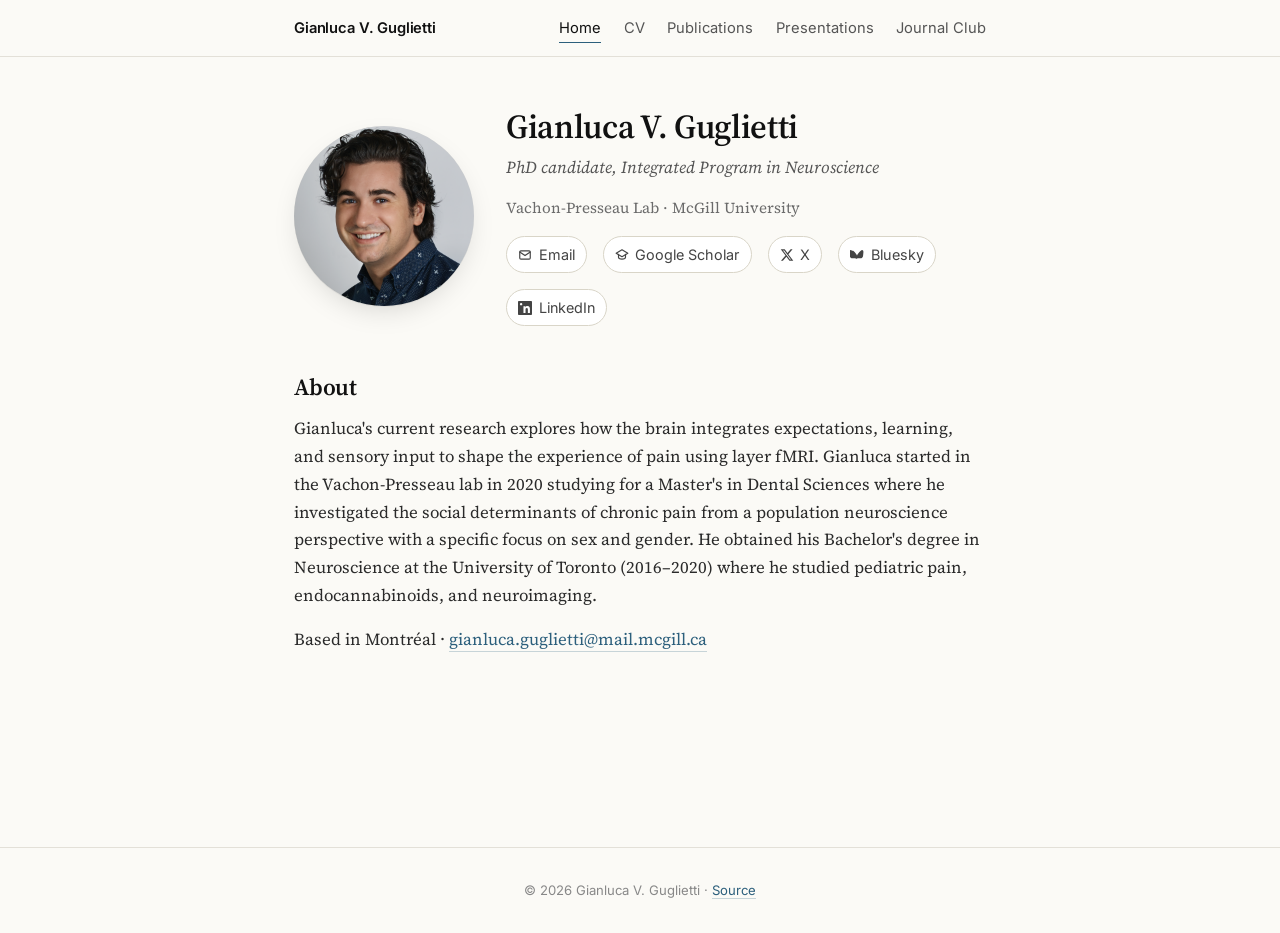
==== index.html @ 90f1234a "first attempt" ====
<!doctype html>
<html lang="en">
<head>
  <meta charset="utf-8" />
  <meta name="viewport" content="width=device-width, initial-scale=1" />
  <title>Gianluca V. Guglietti — Computational Neuroscience of Pain</title>
  <meta name="description" content="Gianluca V. Guglietti, PhD candidate in the Integrated Program in Neuroscience at McGill University. Layer fMRI, pain expectation, and learning." />
  <link rel="preconnect" href="https://fonts.googleapis.com" />
  <link rel="preconnect" href="https://fonts.gstatic.com" crossorigin />
  <link href="https://fonts.googleapis.com/css2?family=Inter:wght@400;500;600&family=Source+Serif+4:ital,wght@0,400;0,600;1,400&display=swap" rel="stylesheet" />
  <link rel="stylesheet" href="assets/css/style.css" />
</head>
<body>
  <nav class="site-nav">
    <div class="site-nav__inner">
      <a href="index.html" class="site-nav__brand">Gianluca V. Guglietti</a>
      <ul class="site-nav__links">
        <li><a href="index.html" class="active">Home</a></li>
        <li><a href="cv.html">CV</a></li>
        <li><a href="publications.html">Publications</a></li>
        <li><a href="presentations.html">Presentations</a></li>
        <li><a href="journal-club.html">Journal Club</a></li>
      </ul>
    </div>
  </nav>

  <main class="page">
    <section class="hero">
      <div class="hero__photo">
        <img src="assets/img/headshot.png" alt="Portrait of Gianluca V. Guglietti" />
      </div>
      <div>
        <h1 class="hero__name">Gianluca V. Guglietti</h1>
        <p class="hero__role">PhD candidate, Integrated Program in Neuroscience</p>
        <p class="hero__affil">Vachon-Presseau Lab &middot; McGill University</p>
        <div class="socials" aria-label="Contact and profiles">
          <a href="mailto:gianluca.guglietti@mail.mcgill.ca" aria-label="Email">
            <svg viewBox="0 0 24 24" fill="none" stroke="currentColor" stroke-width="2" stroke-linecap="round" stroke-linejoin="round" aria-hidden="true"><rect x="3" y="5" width="18" height="14" rx="2"/><path d="M3 7l9 6 9-6"/></svg>
            Email
          </a>
          <a href="https://scholar.google.com/citations?user=gM86wgoAAAAJ" target="_blank" rel="noopener" aria-label="Google Scholar">
            <svg viewBox="0 0 24 24" fill="none" stroke="currentColor" stroke-width="2" stroke-linecap="round" stroke-linejoin="round" aria-hidden="true"><path d="M12 3L2 9l10 6 10-6-10-6z"/><path d="M6 11v5c0 1.5 3 3 6 3s6-1.5 6-3v-5"/></svg>
            Google Scholar
          </a>
          <a href="https://x.com/gvg_neuro" target="_blank" rel="noopener" aria-label="X (Twitter)">
            <svg viewBox="0 0 24 24" fill="currentColor" aria-hidden="true"><path d="M18.244 2.25h3.308l-7.227 8.26 8.502 11.24h-6.66l-5.214-6.817L4.99 21.75H1.68l7.73-8.835L1.254 2.25h6.832l4.713 6.231 5.445-6.231zm-1.161 17.52h1.833L7.084 4.126H5.117L17.083 19.77z"/></svg>
            X
          </a>
          <a href="https://bsky.app/profile/gvg-neuro.bsky.social" target="_blank" rel="noopener" aria-label="Bluesky">
            <svg viewBox="0 0 24 24" fill="currentColor" aria-hidden="true"><path d="M5.5 4.5C8.7 6.9 12 11.4 12 13.5c0-2.1 3.3-6.6 6.5-9 2.4-1.8 4.5-.7 4.5 2.4 0 .9-.5 6.8-.8 7.7-1 3-3.4 3.4-5.7 3-3.3-.6-5.5 1.1-5.5 1.1s-2.2-1.7-5.5-1.1c-2.3.4-4.7 0-5.7-3-.3-.9-.8-6.8-.8-7.7 0-3.1 2.1-4.2 4.5-2.4z"/></svg>
            Bluesky
          </a>
          <a href="https://www.linkedin.com/in/gianluca-guglietti-507228327" target="_blank" rel="noopener" aria-label="LinkedIn">
            <svg viewBox="0 0 24 24" fill="currentColor" aria-hidden="true"><path d="M20.45 20.45h-3.55v-5.57c0-1.33-.03-3.04-1.85-3.04-1.86 0-2.14 1.45-2.14 2.95v5.66H9.36V9h3.41v1.56h.05c.48-.9 1.64-1.85 3.37-1.85 3.6 0 4.27 2.37 4.27 5.46v6.28zM5.34 7.43a2.06 2.06 0 11-.01-4.12 2.06 2.06 0 01.01 4.12zM3.56 20.45h3.56V9H3.56v11.45zM22.22 0H1.77C.79 0 0 .77 0 1.72v20.56C0 23.23.79 24 1.77 24h20.45C23.2 24 24 23.23 24 22.28V1.72C24 .77 23.2 0 22.22 0z"/></svg>
            LinkedIn
          </a>
        </div>
      </div>
    </section>

    <section class="about">
      <h2>About</h2>
      <p>
        Gianluca's current research explores how the brain integrates expectations, learning,
        and sensory input to shape the experience of pain using layer fMRI. Gianluca started
        in the Vachon-Presseau lab in 2020 studying for a Master's in Dental Sciences where
        he investigated the social determinants of chronic pain from a population neuroscience
        perspective with a specific focus on sex and gender. He obtained his Bachelor's degree
        in Neuroscience at the University of Toronto (2016–2020) where he studied pediatric
        pain, endocannabinoids, and neuroimaging.
      </p>
      <p class="muted small">
        Based in Montréal &middot;
        <a href="mailto:gianluca.guglietti@mail.mcgill.ca">gianluca.guglietti@mail.mcgill.ca</a>
      </p>
    </section>
  </main>

  <footer class="site-footer">
    &copy; <span id="year">2026</span> Gianluca V. Guglietti &middot;
    <a href="https://github.com/Gianluca-Guglietti/gvg-neuro" target="_blank" rel="noopener">Source</a>
  </footer>
  <script>document.getElementById('year').textContent = new Date().getFullYear();</script>
</body>
</html>
---- assets/css/style.css ----
/* ---------- Reset & base ---------- */
*, *::before, *::after { box-sizing: border-box; }
html { -webkit-text-size-adjust: 100%; }
body {
  margin: 0;
  font-family: 'Source Serif 4', 'Source Serif Pro', 'Crimson Pro', Georgia, 'Times New Roman', serif;
  font-size: 18px;
  line-height: 1.65;
  color: #1d1d1d;
  background: #fbfaf6;
  -webkit-font-smoothing: antialiased;
  -moz-osx-font-smoothing: grayscale;
}
img { max-width: 100%; height: auto; display: block; }
a {
  color: #2c5f7c;
  text-decoration: none;
  border-bottom: 1px solid rgba(44, 95, 124, 0.25);
  transition: border-color 0.15s ease, color 0.15s ease;
}
a:hover { border-bottom-color: #2c5f7c; color: #1d4a63; }
h1, h2, h3, h4 {
  font-family: 'Source Serif 4', 'Source Serif Pro', 'Crimson Pro', Georgia, serif;
  font-weight: 600;
  line-height: 1.25;
  color: #111;
  letter-spacing: -0.01em;
}
h1 { font-size: 2.1rem; margin: 0 0 0.4em; }
h2 { font-size: 1.45rem; margin: 2em 0 0.6em; }
h3 { font-size: 1.15rem; margin: 1.6em 0 0.4em; }
p { margin: 0 0 1em; }
hr {
  border: 0;
  border-top: 1px solid #e3e0d8;
  margin: 2.5rem 0;
}
code, pre, .ui, nav, button {
  font-family: 'Inter', -apple-system, BlinkMacSystemFont, 'Segoe UI', Roboto, sans-serif;
}

/* ---------- Layout ---------- */
.page {
  max-width: 740px;
  margin: 0 auto;
  padding: 0 1.5rem 6rem;
}
.muted { color: #6b6b6b; }
.small { font-size: 0.92rem; }

/* ---------- Nav ---------- */
.site-nav {
  border-bottom: 1px solid #e3e0d8;
  background: #fbfaf6;
  position: sticky;
  top: 0;
  z-index: 10;
}
.site-nav__inner {
  max-width: 740px;
  margin: 0 auto;
  padding: 1rem 1.5rem;
  display: flex;
  align-items: baseline;
  justify-content: space-between;
  gap: 1rem;
  flex-wrap: wrap;
  font-family: 'Inter', system-ui, sans-serif;
  font-size: 0.92rem;
}
.site-nav__brand {
  font-weight: 600;
  letter-spacing: -0.01em;
  color: #111;
  border: none;
}
.site-nav__brand:hover { color: #2c5f7c; }
.site-nav__links {
  display: flex;
  gap: 1.4rem;
  list-style: none;
  padding: 0;
  margin: 0;
  flex-wrap: wrap;
}
.site-nav__links a {
  color: #555;
  border: none;
  position: relative;
}
.site-nav__links a:hover { color: #2c5f7c; }
.site-nav__links a.active { color: #111; }
.site-nav__links a.active::after {
  content: '';
  position: absolute;
  left: 0; right: 0; bottom: -6px;
  height: 1px;
  background: #2c5f7c;
}

/* ---------- Homepage hero ---------- */
.hero {
  display: grid;
  grid-template-columns: 180px 1fr;
  gap: 2rem;
  align-items: center;
  margin: 3rem 0 1.5rem;
}
.hero__photo {
  width: 180px;
  height: 180px;
  border-radius: 50%;
  overflow: hidden;
  background: #efece4;
  box-shadow: 0 1px 0 rgba(0,0,0,0.05), 0 10px 30px -10px rgba(0,0,0,0.18);
}
.hero__photo img {
  width: 100%;
  height: 100%;
  object-fit: cover;
}
.hero__name { margin: 0 0 0.2em; }
.hero__role {
  color: #555;
  font-style: italic;
  margin: 0 0 0.8em;
  font-size: 1.05rem;
}
.hero__affil {
  color: #6b6b6b;
  font-size: 0.95rem;
  margin: 0;
}

/* ---------- Social row ---------- */
.socials {
  display: flex;
  gap: 1rem;
  flex-wrap: wrap;
  margin: 1rem 0 0;
  font-family: 'Inter', system-ui, sans-serif;
  font-size: 0.9rem;
}
.socials a {
  display: inline-flex;
  align-items: center;
  gap: 0.4rem;
  padding: 0.35rem 0.7rem;
  border: 1px solid #d9d5c8;
  border-radius: 999px;
  color: #444;
  background: #fff;
}
.socials a:hover {
  border-color: #2c5f7c;
  color: #2c5f7c;
}
.socials svg {
  width: 14px;
  height: 14px;
  flex-shrink: 0;
}

/* ---------- About section ---------- */
.about {
  margin-top: 2rem;
}
.about p {
  font-size: 1.05rem;
  color: #2a2a2a;
}

/* ---------- Lists (publications/presentations) ---------- */
.entry-list {
  list-style: none;
  padding: 0;
  margin: 0;
  counter-reset: entry;
}
.entry-list > li {
  position: relative;
  padding: 1.1rem 0 1.1rem 2.3rem;
  border-bottom: 1px solid #ece9e0;
  counter-increment: entry;
}
.entry-list > li:last-child { border-bottom: none; }
.entry-list > li::before {
  content: counter(entry);
  position: absolute;
  left: 0;
  top: 1.2rem;
  font-family: 'Inter', system-ui, sans-serif;
  font-size: 0.78rem;
  font-variant-numeric: tabular-nums;
  color: #a39d8a;
  letter-spacing: 0.04em;
}
.entry__title { display: block; margin-bottom: 0.15em; }
.entry__authors { color: #2a2a2a; }
.entry__authors .me { font-weight: 600; color: #111; }
.entry__venue {
  display: block;
  font-style: italic;
  color: #555;
  margin-top: 0.15em;
}
.entry__year {
  font-family: 'Inter', system-ui, sans-serif;
  font-size: 0.82rem;
  color: #6b6b6b;
  letter-spacing: 0.02em;
  display: inline-block;
  margin-right: 0.6em;
}
.entry__links {
  font-family: 'Inter', system-ui, sans-serif;
  font-size: 0.85rem;
  margin-top: 0.3rem;
}
.entry__links a {
  display: inline-block;
  margin-right: 0.8rem;
}

/* ---------- CV ---------- */
.cv-section { margin-bottom: 2.5rem; }
.cv-entry {
  display: grid;
  grid-template-columns: 130px 1fr;
  gap: 1rem;
  margin-bottom: 1.1rem;
}
.cv-entry__date {
  font-family: 'Inter', system-ui, sans-serif;
  font-size: 0.85rem;
  color: #6b6b6b;
  padding-top: 0.15rem;
}
.cv-entry__body p { margin: 0 0 0.4em; }
.cv-entry__title { font-weight: 600; color: #111; }
.cv-entry__sub { color: #555; font-style: italic; }

.award-list {
  list-style: none;
  padding: 0;
  margin: 0;
}
.award-list li {
  display: grid;
  grid-template-columns: 130px 1fr;
  gap: 1rem;
  padding: 0.4rem 0;
  border-bottom: 1px dashed #ece9e0;
}
.award-list li:last-child { border-bottom: none; }
.award-list .date {
  font-family: 'Inter', system-ui, sans-serif;
  font-size: 0.85rem;
  color: #6b6b6b;
}

/* ---------- Journal Club listing ---------- */
.jc-list {
  list-style: none;
  padding: 0;
  margin: 0;
}
.jc-list li {
  padding: 1.5rem 0;
  border-bottom: 1px solid #ece9e0;
}
.jc-list li:last-child { border-bottom: none; }
.jc-meta {
  font-family: 'Inter', system-ui, sans-serif;
  font-size: 0.82rem;
  color: #6b6b6b;
  letter-spacing: 0.03em;
  text-transform: uppercase;
}
.jc-title {
  font-size: 1.25rem;
  margin: 0.2rem 0 0.4rem;
  font-weight: 600;
}
.jc-title a {
  color: #111;
  border: none;
}
.jc-title a:hover { color: #2c5f7c; }
.jc-excerpt { color: #444; margin: 0; }

/* ---------- Journal club post ---------- */
.post-header { margin: 2rem 0 2rem; }
.post-meta {
  font-family: 'Inter', system-ui, sans-serif;
  font-size: 0.82rem;
  color: #6b6b6b;
  letter-spacing: 0.04em;
  text-transform: uppercase;
  margin: 0 0 0.6rem;
}
.post-title { font-size: 2.2rem; margin: 0 0 0.4em; line-height: 1.2; }
.post-subtitle {
  color: #555;
  font-style: italic;
  font-size: 1.1rem;
  margin: 0;
}
.cite-box {
  border-left: 3px solid #2c5f7c;
  background: #f5f2ea;
  padding: 0.9rem 1.1rem;
  margin: 0 0 2rem;
  font-size: 0.96rem;
}
.cite-box p { margin: 0 0 0.3rem; }
.cite-box p:last-child { margin: 0; }
.cite-box .ui { font-size: 0.8rem; color: #6b6b6b; }

.post-body p { margin: 0 0 1.1em; }
.post-body blockquote {
  border-left: 3px solid #d9d5c8;
  margin: 1.4em 0;
  padding: 0.2em 0 0.2em 1.2em;
  color: #444;
  font-style: italic;
}
.post-body h2 {
  font-size: 1.3rem;
  margin: 2.2em 0 0.6em;
}
.post-footer {
  margin: 3rem 0 0;
  padding-top: 1.2rem;
  border-top: 1px solid #e3e0d8;
  font-family: 'Inter', system-ui, sans-serif;
  font-size: 0.9rem;
  color: #6b6b6b;
}

/* ---------- Footer ---------- */
.site-footer {
  margin-top: 5rem;
  padding: 2rem 1.5rem;
  text-align: center;
  font-family: 'Inter', system-ui, sans-serif;
  font-size: 0.82rem;
  color: #888;
  border-top: 1px solid #e3e0d8;
}

/* ---------- Mobile ---------- */
@media (max-width: 600px) {
  body { font-size: 17px; }
  .hero {
    grid-template-columns: 1fr;
    text-align: left;
    gap: 1.4rem;
    margin-top: 1.5rem;
  }
  .hero__photo {
    width: 140px;
    height: 140px;
  }
  h1 { font-size: 1.7rem; }
  .post-title { font-size: 1.6rem; }
  .cv-entry, .award-list li {
    grid-template-columns: 1fr;
    gap: 0.2rem;
  }
  .cv-entry__date, .award-list .date {
    font-size: 0.78rem;
  }
  .site-nav__inner {
    padding: 0.8rem 1rem;
  }
  .site-nav__links { gap: 1rem; }
}
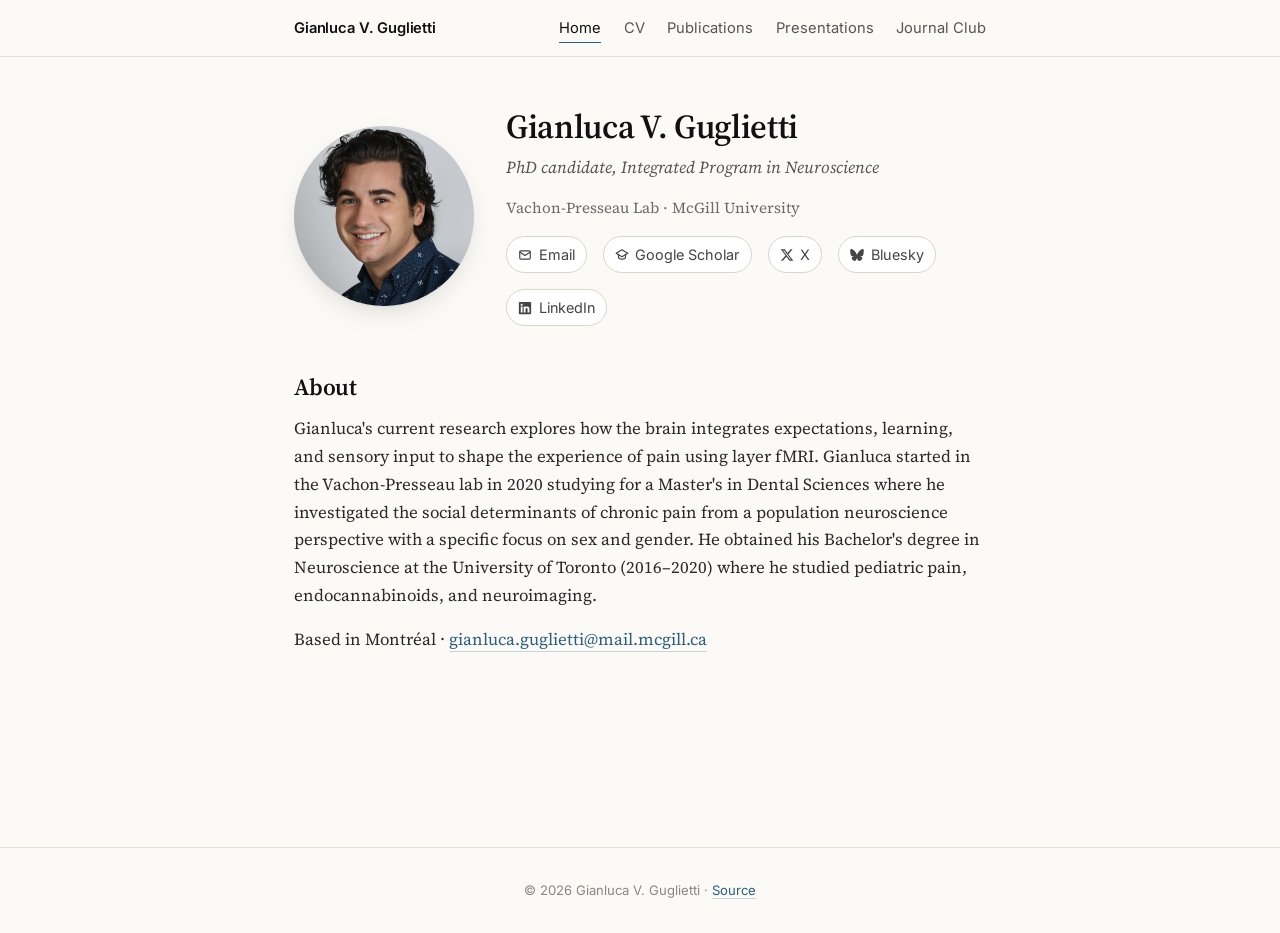
==== commit 7d276491: "fixing icons" ====
--- a/index.html
+++ b/index.html
@@ -47,11 +47,11 @@
             X
           </a>
           <a href="https://bsky.app/profile/gvg-neuro.bsky.social" target="_blank" rel="noopener" aria-label="Bluesky">
-            <svg viewBox="0 0 24 24" fill="currentColor" aria-hidden="true"><path d="M5.5 4.5C8.7 6.9 12 11.4 12 13.5c0-2.1 3.3-6.6 6.5-9 2.4-1.8 4.5-.7 4.5 2.4 0 .9-.5 6.8-.8 7.7-1 3-3.4 3.4-5.7 3-3.3-.6-5.5 1.1-5.5 1.1s-2.2-1.7-5.5-1.1c-2.3.4-4.7 0-5.7-3-.3-.9-.8-6.8-.8-7.7 0-3.1 2.1-4.2 4.5-2.4z"/></svg>
+            <svg viewBox="0 0 600 530" fill="currentColor" aria-hidden="true"><path d="m135.72 44.03c66.496 49.921 138.02 151.14 164.28 205.46 26.262-54.316 97.782-155.54 164.28-205.46 47.98-36.021 125.72-63.892 125.72 24.795 0 17.712-10.155 148.79-16.111 170.07-20.703 73.984-96.144 92.854-163.25 81.433 117.3 19.964 147.14 86.092 82.697 152.22-122.39 125.59-175.91-31.511-189.63-71.766-2.514-7.3797-3.6904-10.832-3.7077-7.8964-0.0174-2.9357-1.1937 0.51669-3.7077 7.8964-13.714 40.255-67.233 197.36-189.63 71.766-64.444-66.128-34.605-132.26 82.697-152.22-67.108 11.421-142.55-7.4491-163.25-81.433-5.9562-21.282-16.111-152.36-16.111-170.07 0-88.687 77.742-60.816 125.72-24.795z"/></svg>
             Bluesky
           </a>
           <a href="https://www.linkedin.com/in/gianluca-guglietti-507228327" target="_blank" rel="noopener" aria-label="LinkedIn">
-            <svg viewBox="0 0 24 24" fill="currentColor" aria-hidden="true"><path d="M20.45 20.45h-3.55v-5.57c0-1.33-.03-3.04-1.85-3.04-1.86 0-2.14 1.45-2.14 2.95v5.66H9.36V9h3.41v1.56h.05c.48-.9 1.64-1.85 3.37-1.85 3.6 0 4.27 2.37 4.27 5.46v6.28zM5.34 7.43a2.06 2.06 0 11-.01-4.12 2.06 2.06 0 01.01 4.12zM3.56 20.45h3.56V9H3.56v11.45zM22.22 0H1.77C.79 0 0 .77 0 1.72v20.56C0 23.23.79 24 1.77 24h20.45C23.2 24 24 23.23 24 22.28V1.72C24 .77 23.2 0 22.22 0z"/></svg>
+            <svg viewBox="0 0 448 512" fill="currentColor" aria-hidden="true"><path d="M416 32H31.9C14.3 32 0 46.5 0 64.3v383.4C0 465.5 14.3 480 31.9 480H416c17.6 0 32-14.5 32-32.3V64.3c0-17.8-14.4-32.3-32-32.3zM135.4 416H69V202.2h66.5V416zm-33.2-243c-21.3 0-38.5-17.3-38.5-38.5S80.9 96 102.2 96c21.2 0 38.5 17.3 38.5 38.5 0 21.3-17.2 38.5-38.5 38.5zm282.1 243h-66.4V312c0-24.8-.5-56.7-34.5-56.7-34.6 0-39.9 27-39.9 54.9V416h-66.4V202.2h63.7v29.2h.9c8.9-16.8 30.6-34.5 62.9-34.5 67.2 0 79.7 44.3 79.7 101.9V416z"/></svg>
             LinkedIn
           </a>
         </div>
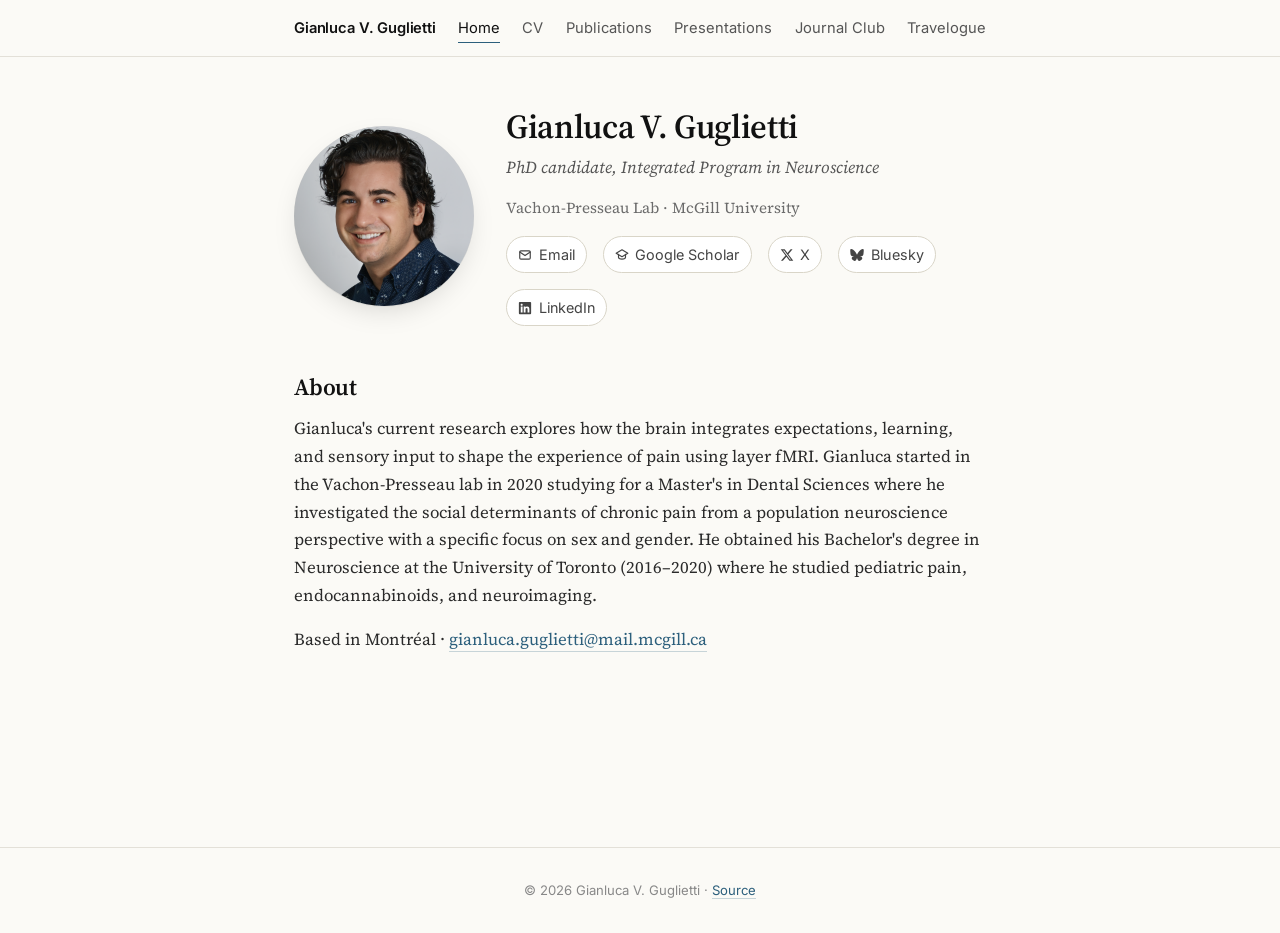
==== commit e02ec156: "travelogue" ====
--- a/index.html
+++ b/index.html
@@ -20,6 +20,7 @@
         <li><a href="publications.html">Publications</a></li>
         <li><a href="presentations.html">Presentations</a></li>
         <li><a href="journal-club.html">Journal Club</a></li>
+        <li><a href="travelogue.html">Travelogue</a></li>
       </ul>
     </div>
   </nav>
--- a/assets/css/style.css
+++ b/assets/css/style.css
@@ -376,3 +376,50 @@
   }
   .site-nav__links { gap: 1rem; }
 }
+
+/* ---------- Travel map ---------- */
+.travel-map {
+  width: 100%;
+  height: 480px;
+  margin: 1.5rem 0 2rem;
+  border: 1px solid #d9d5c8;
+  border-radius: 6px;
+  overflow: hidden;
+  background: #f3efe4;
+}
+.leaflet-container {
+  font-family: 'Inter', system-ui, sans-serif;
+  background: #f3efe4;
+}
+.city-label {
+  background: transparent;
+  border: none;
+  box-shadow: none;
+  padding: 0;
+  font-family: 'Inter', system-ui, sans-serif;
+  font-size: 0.82rem;
+  font-weight: 500;
+  color: #1d1d1d;
+  text-shadow: 0 0 3px #fbfaf6, 0 0 3px #fbfaf6, 0 0 3px #fbfaf6;
+}
+.city-label::before { display: none; }
+
+/* ---------- Video embed ---------- */
+.video-embed {
+  position: relative;
+  width: 100%;
+  max-width: 720px;
+  aspect-ratio: 16 / 9;
+  margin: 1rem 0 2rem;
+  border: 1px solid #d9d5c8;
+  border-radius: 6px;
+  overflow: hidden;
+  background: #000;
+}
+.video-embed iframe {
+  position: absolute;
+  inset: 0;
+  width: 100%;
+  height: 100%;
+  border: 0;
+}
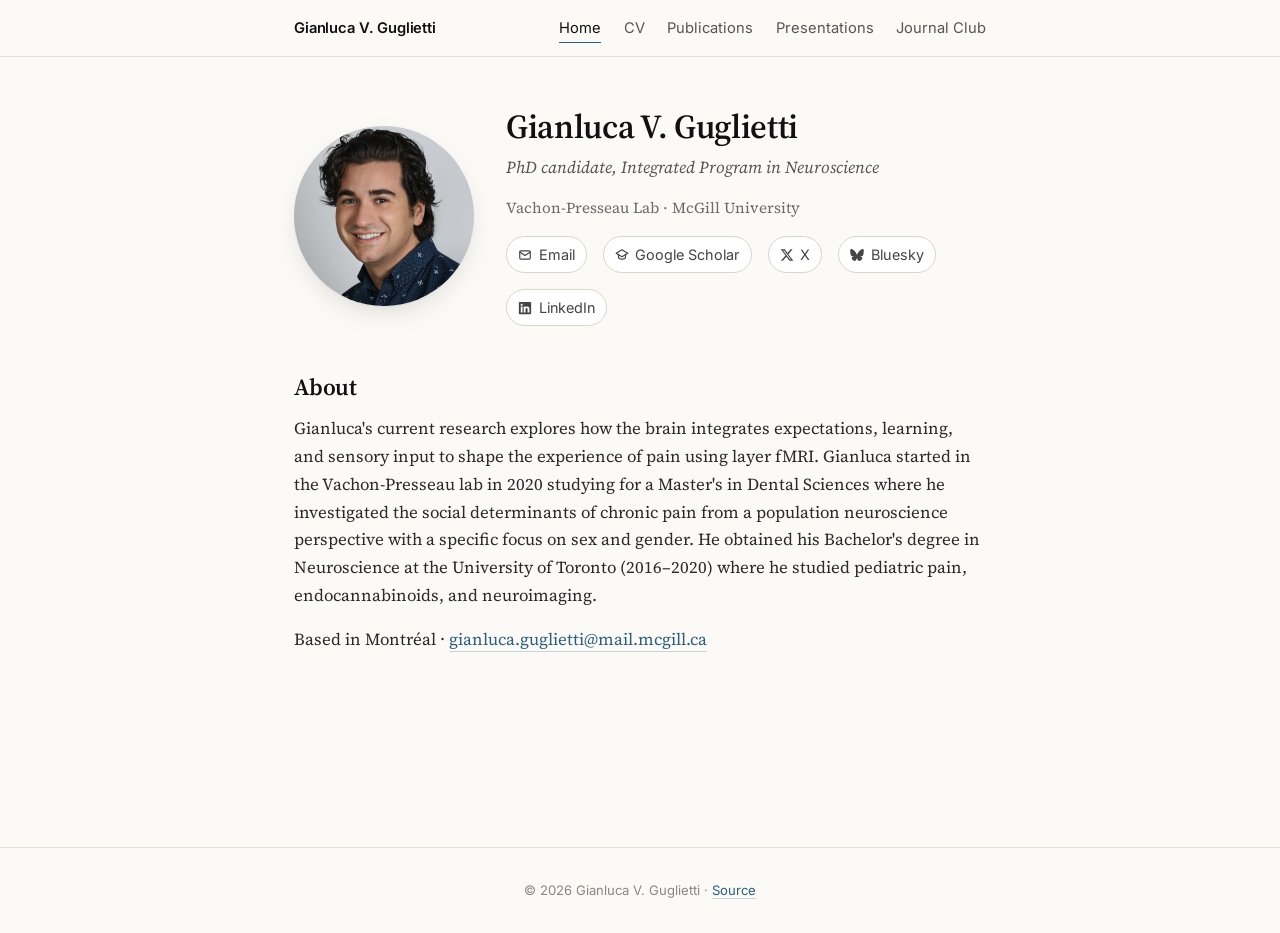
==== commit 157a7cbb: "hide" ====
--- a/index.html
+++ b/index.html
@@ -20,7 +20,6 @@
         <li><a href="publications.html">Publications</a></li>
         <li><a href="presentations.html">Presentations</a></li>
         <li><a href="journal-club.html">Journal Club</a></li>
-        <li><a href="travelogue.html">Travelogue</a></li>
       </ul>
     </div>
   </nav>
--- a/assets/css/style.css
+++ b/assets/css/style.css
@@ -403,6 +403,118 @@
   text-shadow: 0 0 3px #fbfaf6, 0 0 3px #fbfaf6, 0 0 3px #fbfaf6;
 }
 .city-label::before { display: none; }
+.city-label--unesco {
+  font-weight: 600;
+  font-size: 0.88rem;
+}
+
+/* ---------- Travel popup ---------- */
+.leaflet-popup-content {
+  margin: 0.6rem 0.7rem !important;
+}
+.travel-popup__name {
+  font-family: 'Inter', system-ui, sans-serif;
+  font-weight: 600;
+  font-size: 0.9rem;
+  margin-bottom: 0.45rem;
+  color: #1d1d1d;
+  display: flex;
+  align-items: center;
+  gap: 0.4rem;
+}
+.travel-popup__badge {
+  font-size: 0.62rem;
+  font-weight: 600;
+  letter-spacing: 0.06em;
+  padding: 1px 5px;
+  border: 1px solid #1d1d1d;
+  border-radius: 2px;
+  color: #1d1d1d;
+  background: #fbfaf6;
+}
+.travel-popup__thumbs {
+  display: grid;
+  grid-template-columns: repeat(auto-fill, minmax(70px, 1fr));
+  gap: 4px;
+  width: 200px;
+  max-width: 100%;
+}
+.travel-popup__thumb {
+  width: 100%;
+  aspect-ratio: 3 / 2;
+  object-fit: cover;
+  cursor: zoom-in;
+  border-radius: 3px;
+  display: block;
+  border: 1px solid #d9d5c8;
+  transition: opacity 0.15s ease, transform 0.15s ease;
+}
+.travel-popup__thumb:hover {
+  opacity: 0.85;
+  transform: scale(1.02);
+}
+
+/* ---------- Lightbox ---------- */
+.lightbox {
+  position: fixed;
+  inset: 0;
+  z-index: 9999;
+  background: rgba(15, 15, 15, 0.92);
+  display: flex;
+  align-items: center;
+  justify-content: center;
+  padding: 2rem;
+}
+.lightbox[hidden] { display: none; }
+.lightbox__figure {
+  margin: 0;
+  max-width: 90vw;
+  max-height: 90vh;
+  display: flex;
+  flex-direction: column;
+  align-items: center;
+}
+.lightbox__image {
+  max-width: 100%;
+  max-height: 80vh;
+  display: block;
+  border-radius: 4px;
+  background: #1d1d1d;
+}
+.lightbox__caption {
+  color: #e9e7df;
+  font-family: 'Inter', system-ui, sans-serif;
+  font-size: 0.85rem;
+  margin-top: 0.7rem;
+  letter-spacing: 0.02em;
+}
+.lightbox__btn {
+  position: absolute;
+  background: transparent;
+  color: #fbfaf6;
+  border: 0;
+  cursor: pointer;
+  opacity: 0.8;
+  transition: opacity 0.15s ease;
+  font-family: 'Inter', system-ui, sans-serif;
+  line-height: 1;
+}
+.lightbox__btn:hover { opacity: 1; }
+.lightbox__close {
+  top: 1rem;
+  right: 1.2rem;
+  font-size: 2.2rem;
+  padding: 0.2rem 0.6rem;
+}
+.lightbox__prev,
+.lightbox__next {
+  top: 50%;
+  transform: translateY(-50%);
+  font-size: 3rem;
+  padding: 0.2rem 0.7rem;
+}
+.lightbox__prev { left: 0.8rem; }
+.lightbox__next { right: 0.8rem; }
 
 /* ---------- Video embed ---------- */
 .video-embed {
